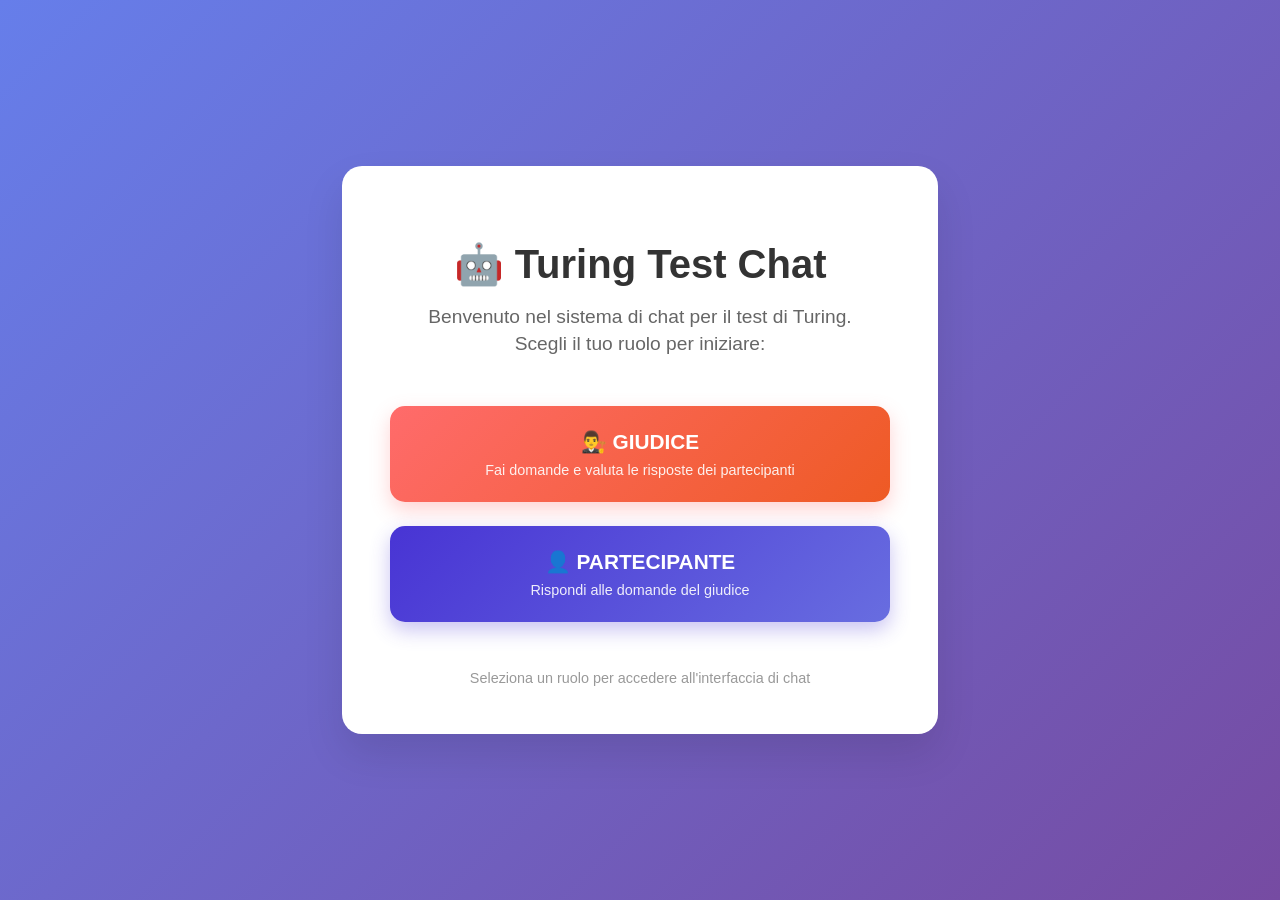
==== frontend/src/templates/index.html @ 761aaf10 "Versione iniziale" ====
<!DOCTYPE html>
<html>
<head>
    <title>Turing Test Chat - Selezione Ruolo</title>
    <style>
        body {
            font-family: Arial, sans-serif;
            background: linear-gradient(135deg, #667eea 0%, #764ba2 100%);
            margin: 0;
            padding: 0;
            min-height: 100vh;
            display: flex;
            justify-content: center;
            align-items: center;
        }
        
        .container {
            background: white;
            border-radius: 20px;
            padding: 3rem;
            box-shadow: 0 20px 40px rgba(0,0,0,0.1);
            text-align: center;
            max-width: 500px;
            width: 90%;
        }
        
        h1 {
            color: #333;
            margin-bottom: 1rem;
            font-size: 2.5rem;
        }
        
        .subtitle {
            color: #666;
            margin-bottom: 3rem;
            font-size: 1.2rem;
            line-height: 1.4;
        }
        
        .role-buttons {
            display: flex;
            flex-direction: column;
            gap: 1.5rem;
        }
        
        .role-button {
            display: block;
            padding: 1.5rem 2rem;
            text-decoration: none;
            border-radius: 15px;
            font-size: 1.3rem;
            font-weight: bold;
            transition: all 0.3s ease;
            border: none;
            cursor: pointer;
            position: relative;
            overflow: hidden;
        }
        
        .judge-button {
            background: linear-gradient(135deg, #ff6b6b, #ee5a24);
            color: white;
            box-shadow: 0 8px 20px rgba(255, 107, 107, 0.3);
        }
        
        .judge-button:hover {
            transform: translateY(-3px);
            box-shadow: 0 12px 25px rgba(255, 107, 107, 0.4);
        }
        
        .player-button {
            background: linear-gradient(135deg, #4834d4, #686de0);
            color: white;
            box-shadow: 0 8px 20px rgba(72, 52, 212, 0.3);
        }
        
        .player-button:hover {
            transform: translateY(-3px);
            box-shadow: 0 12px 25px rgba(72, 52, 212, 0.4);
        }
        
        .role-description {
            font-size: 0.9rem;
            opacity: 0.9;
            margin-top: 0.5rem;
            font-weight: normal;
        }
        
        .footer {
            margin-top: 3rem;
            color: #999;
            font-size: 0.9rem;
        }
        
        @media (max-width: 600px) {
            .container {
                padding: 2rem;
            }
            
            h1 {
                font-size: 2rem;
            }
            
            .role-button {
                padding: 1.2rem 1.5rem;
                font-size: 1.1rem;
            }
        }
    </style>
</head>
<body>
    <div class="container">
        <h1>🤖 Turing Test Chat</h1>
        <div class="subtitle">
            Benvenuto nel sistema di chat per il test di Turing.<br>
            Scegli il tuo ruolo per iniziare:
        </div>
        
        <div class="role-buttons">
            <a href="/judge" class="role-button judge-button">
                👨‍⚖️ GIUDICE
                <div class="role-description">
                    Fai domande e valuta le risposte dei partecipanti
                </div>
            </a>
            
            <a href="/player" class="role-button player-button">
                👤 PARTECIPANTE
                <div class="role-description">
                    Rispondi alle domande del giudice
                </div>
            </a>
        </div>
        
        <div class="footer">
            Seleziona un ruolo per accedere all'interfaccia di chat
        </div>
    </div>
</body>
</html>
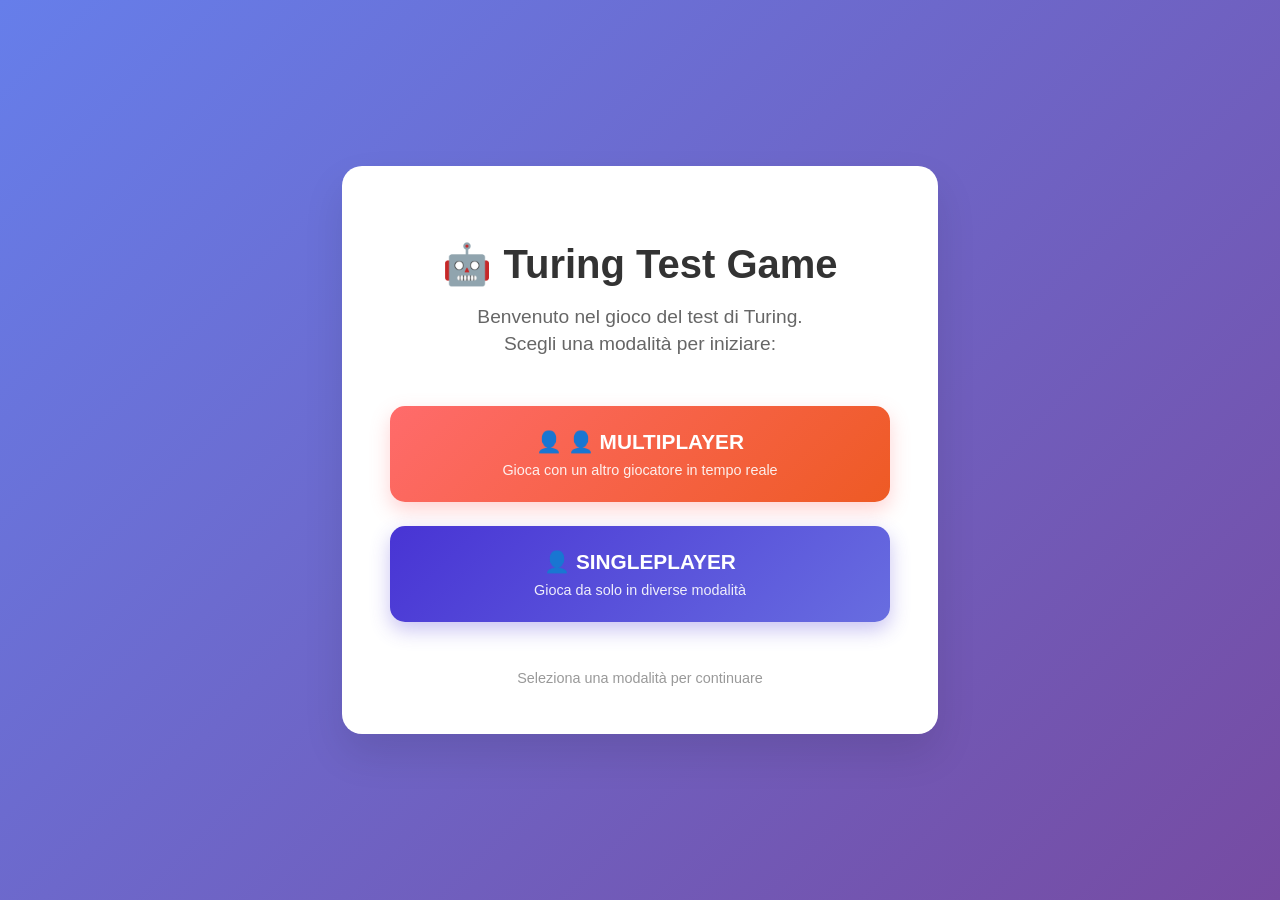
==== commit 68a73794: "Aggiornati file backend e frontend" ====
--- a/frontend/src/templates/index.html
+++ b/frontend/src/templates/index.html
@@ -1,140 +1,140 @@
-<!DOCTYPE html>
-<html>
-<head>
-    <title>Turing Test Chat - Selezione Ruolo</title>
-    <style>
-        body {
-            font-family: Arial, sans-serif;
-            background: linear-gradient(135deg, #667eea 0%, #764ba2 100%);
-            margin: 0;
-            padding: 0;
-            min-height: 100vh;
-            display: flex;
-            justify-content: center;
-            align-items: center;
-        }
-        
-        .container {
-            background: white;
-            border-radius: 20px;
-            padding: 3rem;
-            box-shadow: 0 20px 40px rgba(0,0,0,0.1);
-            text-align: center;
-            max-width: 500px;
-            width: 90%;
-        }
-        
-        h1 {
-            color: #333;
-            margin-bottom: 1rem;
-            font-size: 2.5rem;
-        }
-        
-        .subtitle {
-            color: #666;
-            margin-bottom: 3rem;
-            font-size: 1.2rem;
-            line-height: 1.4;
-        }
-        
-        .role-buttons {
-            display: flex;
-            flex-direction: column;
-            gap: 1.5rem;
-        }
-        
-        .role-button {
-            display: block;
-            padding: 1.5rem 2rem;
-            text-decoration: none;
-            border-radius: 15px;
-            font-size: 1.3rem;
-            font-weight: bold;
-            transition: all 0.3s ease;
-            border: none;
-            cursor: pointer;
-            position: relative;
-            overflow: hidden;
-        }
-        
-        .judge-button {
-            background: linear-gradient(135deg, #ff6b6b, #ee5a24);
-            color: white;
-            box-shadow: 0 8px 20px rgba(255, 107, 107, 0.3);
-        }
-        
-        .judge-button:hover {
-            transform: translateY(-3px);
-            box-shadow: 0 12px 25px rgba(255, 107, 107, 0.4);
-        }
-        
-        .player-button {
-            background: linear-gradient(135deg, #4834d4, #686de0);
-            color: white;
-            box-shadow: 0 8px 20px rgba(72, 52, 212, 0.3);
-        }
-        
-        .player-button:hover {
-            transform: translateY(-3px);
-            box-shadow: 0 12px 25px rgba(72, 52, 212, 0.4);
-        }
-        
-        .role-description {
-            font-size: 0.9rem;
-            opacity: 0.9;
-            margin-top: 0.5rem;
-            font-weight: normal;
-        }
-        
-        .footer {
-            margin-top: 3rem;
-            color: #999;
-            font-size: 0.9rem;
-        }
-        
-        @media (max-width: 600px) {
-            .container {
-                padding: 2rem;
-            }
-            
-            h1 {
-                font-size: 2rem;
-            }
-            
-            .role-button {
-                padding: 1.2rem 1.5rem;
-                font-size: 1.1rem;
-            }
-        }
-    </style>
-</head>
-<body>
-    <div class="container">
-        <h1>🤖 Turing Test Chat</h1>
-        <div class="subtitle">
-            Benvenuto nel sistema di chat per il test di Turing.<br>
-            Scegli il tuo ruolo per iniziare:
-        </div>
-        
-        <div class="role-buttons">
-            <a href="/judge" class="role-button judge-button">
-                👨‍⚖️ GIUDICE
-                <div class="role-description">
-                    Fai domande e valuta le risposte dei partecipanti
-                </div>
-            </a>
-            
-            <a href="/player" class="role-button player-button">
-                👤 PARTECIPANTE
-                <div class="role-description">
-                    Rispondi alle domande del giudice
-                </div>
-            </a>
-        </div>
-        
-        <div class="footer">
-            Seleziona un ruolo per accedere all'interfaccia di chat
-        </div>
-    </div>
-</body>
-</html>
+<!DOCTYPE html>
+<html>
+<head>
+    <title>Turing Test Game - Home</title>
+    <style>
+        body {
+            font-family: Arial, sans-serif;
+            background: linear-gradient(135deg, #667eea 0%, #764ba2 100%);
+            margin: 0;
+            padding: 0;
+            min-height: 100vh;
+            display: flex;
+            justify-content: center;
+            align-items: center;
+        }
+        
+        .container {
+            background: white;
+            border-radius: 20px;
+            padding: 3rem;
+            box-shadow: 0 20px 40px rgba(0,0,0,0.1);
+            text-align: center;
+            max-width: 500px;
+            width: 90%;
+        }
+        
+        h1 {
+            color: #333;
+            margin-bottom: 1rem;
+            font-size: 2.5rem;
+        }
+        
+        .subtitle {
+            color: #666;
+            margin-bottom: 3rem;
+            font-size: 1.2rem;
+            line-height: 1.4;
+        }
+        
+        .mode-buttons {
+            display: flex;
+            flex-direction: column;
+            gap: 1.5rem;
+        }
+        
+        .mode-button {
+            display: block;
+            padding: 1.5rem 2rem;
+            text-decoration: none;
+            border-radius: 15px;
+            font-size: 1.3rem;
+            font-weight: bold;
+            transition: all 0.3s ease;
+            border: none;
+            cursor: pointer;
+            position: relative;
+            overflow: hidden;
+        }
+        
+        .multiplayer-button {
+            background: linear-gradient(135deg, #ff6b6b, #ee5a24);
+            color: white;
+            box-shadow: 0 8px 20px rgba(255, 107, 107, 0.3);
+        }
+        
+        .multiplayer-button:hover {
+            transform: translateY(-3px);
+            box-shadow: 0 12px 25px rgba(255, 107, 107, 0.4);
+        }
+        
+        .singleplayer-button {
+            background: linear-gradient(135deg, #4834d4, #686de0);
+            color: white;
+            box-shadow: 0 8px 20px rgba(72, 52, 212, 0.3);
+        }
+        
+        .singleplayer-button:hover {
+            transform: translateY(-3px);
+            box-shadow: 0 12px 25px rgba(72, 52, 212, 0.4);
+        }
+        
+        .mode-description {
+            font-size: 0.9rem;
+            opacity: 0.9;
+            margin-top: 0.5rem;
+            font-weight: normal;
+        }
+        
+        .footer {
+            margin-top: 3rem;
+            color: #999;
+            font-size: 0.9rem;
+        }
+        
+        @media (max-width: 600px) {
+            .container {
+                padding: 2rem;
+            }
+            
+            h1 {
+                font-size: 2rem;
+            }
+            
+            .mode-button {
+                padding: 1.2rem 1.5rem;
+                font-size: 1.1rem;
+            }
+        }
+    </style>
+</head>
+<body>
+    <div class="container">
+        <h1>🤖 Turing Test Game</h1>
+        <div class="subtitle">
+            Benvenuto nel gioco del test di Turing.<br>
+            Scegli una modalità per iniziare:
+        </div>
+        
+        <div class="mode-buttons">
+            <a href="/multiplayer" class="mode-button multiplayer-button">
+                👤 👤 MULTIPLAYER
+                <div class="mode-description">
+                    Gioca con un altro giocatore in tempo reale
+                </div>
+            </a>
+            
+            <a href="/singleplayer" class="mode-button singleplayer-button">
+                👤 SINGLEPLAYER
+                <div class="mode-description">
+                    Gioca da solo in diverse modalità
+                </div>
+            </a>
+        </div>
+        
+        <div class="footer">
+            Seleziona una modalità per continuare
+        </div>
+    </div>
+</body>
+</html>
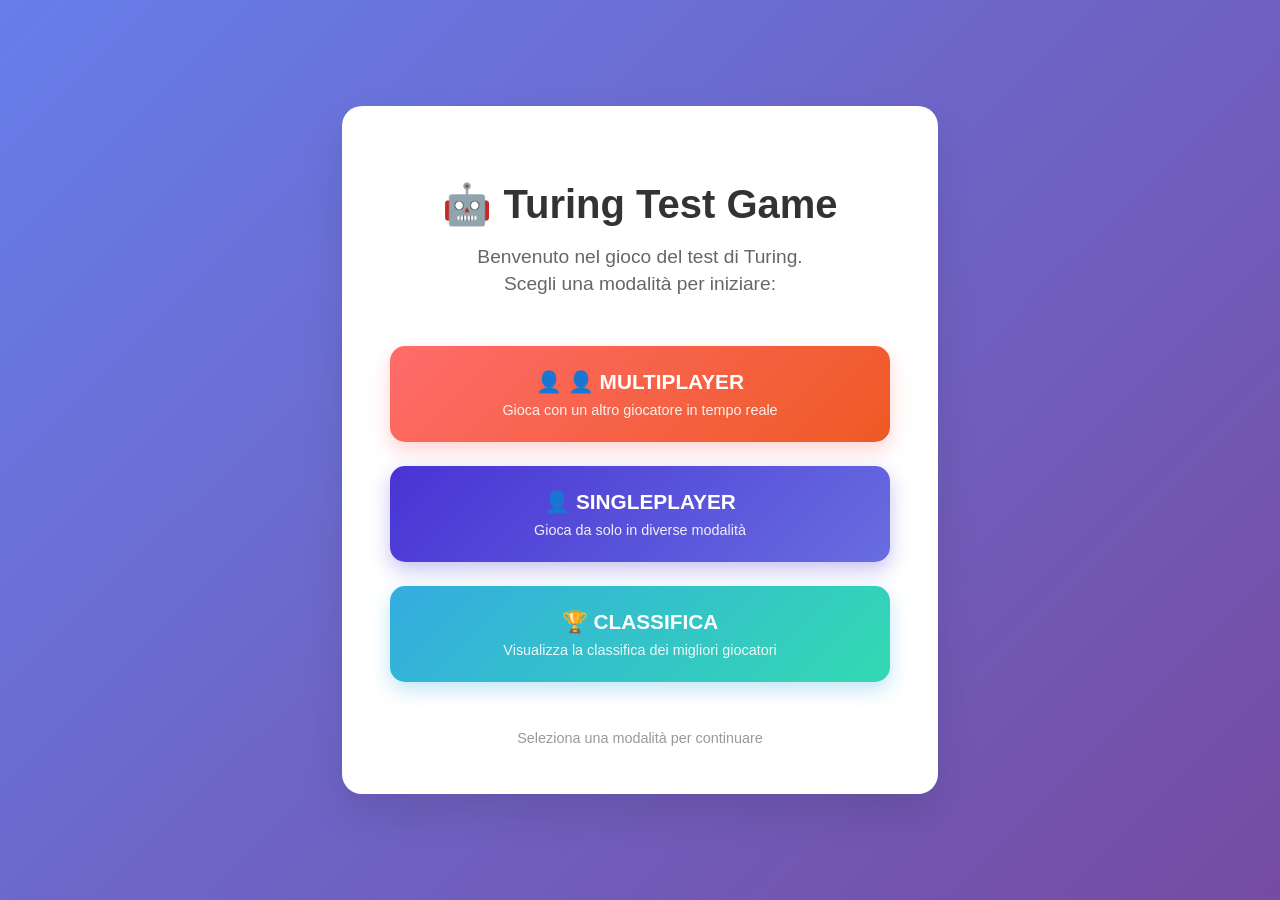
==== commit 61254182: "Classifica (backend e frontend)" ====
--- a/frontend/src/templates/index.html
+++ b/frontend/src/templates/index.html
@@ -106,6 +106,18 @@
                 font-size: 1.1rem;
             }
         }
+        /* Nuovo stile per il pulsante classifica */
+    .ranking-button {
+        background: linear-gradient(135deg, #34ace0, #33d9b2);
+        color: white;
+        box-shadow: 0 8px 20px rgba(52, 172, 224, 0.3);
+    }
+
+    .ranking-button:hover {
+        transform: translateY(-3px);
+        box-shadow: 0 12px 25px rgba(52, 172, 224, 0.4);
+    }
+
     </style>
 </head>
 <body>
@@ -130,11 +142,20 @@
                     Gioca da solo in diverse modalità
                 </div>
             </a>
+            <!-- Nuovo pulsante classifica -->
+            <a href="/ranking" id="show-ranking-btn" class="mode-button ranking-button">
+                🏆 CLASSIFICA
+                <div class="mode-description">
+                    Visualizza la classifica dei migliori giocatori
+                </div>
+            </a>
         </div>
-        
+        <!-- Container per la classifica dentro il box principale -->
+        <div id="ranking-container" style="margin-top: 2rem;"></div>
         <div class="footer">
             Seleziona una modalità per continuare
         </div>
     </div>
+
 </body>
 </html>
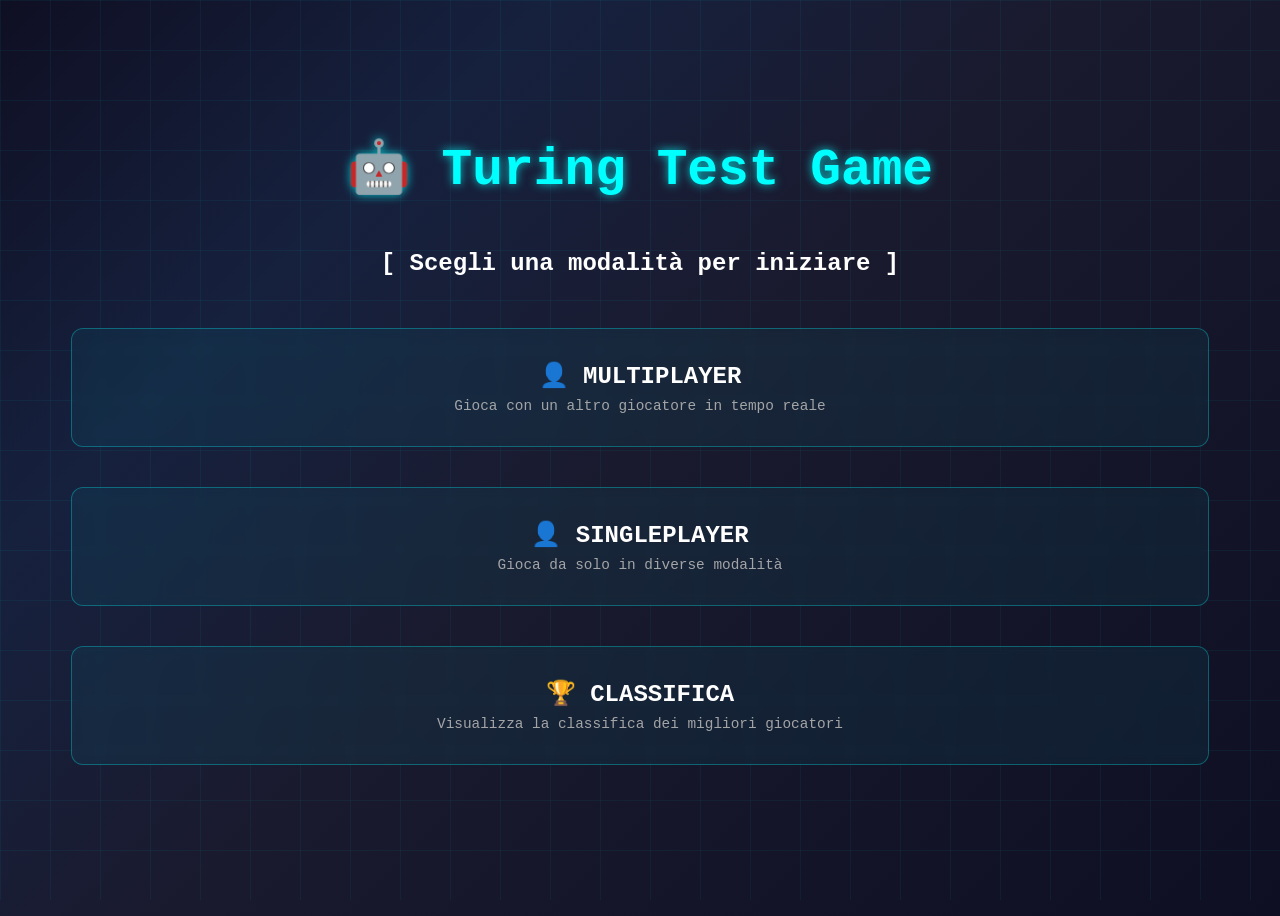
==== commit dbfd639f: "Nuovo CSS" ====
--- a/frontend/src/templates/index.html
+++ b/frontend/src/templates/index.html
@@ -4,36 +4,57 @@
     <title>Turing Test Game - Home</title>
     <style>
         body {
-            font-family: Arial, sans-serif;
-            background: linear-gradient(135deg, #667eea 0%, #764ba2 100%);
-            margin: 0;
-            padding: 0;
+            font-family: 'Share Tech Mono', monospace;
+            background: linear-gradient(135deg, #0f0f23 0%, #16213e 25%, #1a1a2e 50%, #0f0f23 100%);
+            color: #e0e0e0;
             min-height: 100vh;
             display: flex;
             justify-content: center;
             align-items: center;
         }
+
+        .title {
+            font-size: 3.2rem;
+            font-weight: 900;
+            margin-bottom: 0.5rem;
+            text-shadow: 0 0 10px #00ffffc1;
+            font-family: 'Orbitron', monospace;
+            letter-spacing: 0px;
+            color: #00ffff;
+        }
+
+        body::before {
+            content: '';
+            position: fixed;
+            top: 0;
+            left: 0;
+            width: 100%;
+            height: 100%;
+            background-image: 
+                linear-gradient(rgba(0, 255, 255, 0.05) 1px, transparent 1px),
+                linear-gradient(90deg, rgba(0, 255, 255, 0.05) 1px, transparent 1px);
+            background-size: 50px 50px;
+            pointer-events: none;
+            z-index: -1;
+        }
         
         .container {
-            background: white;
-            border-radius: 20px;
-            padding: 3rem;
-            box-shadow: 0 20px 40px rgba(0,0,0,0.1);
             text-align: center;
-            max-width: 500px;
             width: 90%;
         }
         
         h1 {
-            color: #333;
+            color: #ffffff;
             margin-bottom: 1rem;
             font-size: 2.5rem;
         }
         
         .subtitle {
-            color: #666;
+            color: #ffffff;
+            margin-top: 3rem;
             margin-bottom: 3rem;
-            font-size: 1.2rem;
+            font-size: 1.5rem;
+            font-weight: 700;
             line-height: 1.4;
         }
         
@@ -42,42 +63,42 @@
             flex-direction: column;
             gap: 1.5rem;
         }
+
+        a {
+            text-decoration: none;
+        }
+
+        .mode-button h3{
+            font-size: 1.5rem;
+            font-weight: 700;
+            margin-bottom: 0.5rem;
+            margin-top: 0;
+            color: #ffffff;
+            font-family: 'Orbitron', monospace;
+            text-align: center;
+        }
         
         .mode-button {
-            display: block;
-            padding: 1.5rem 2rem;
-            text-decoration: none;
-            border-radius: 15px;
-            font-size: 1.3rem;
-            font-weight: bold;
-            transition: all 0.3s ease;
-            border: none;
+            background: rgba(0, 255, 255, 0.05);
+            border: 1px solid rgba(0, 255, 255, 0.3);
+            border-radius: 12px;
+            padding: 2rem;
+            margin-bottom: 1.5rem;
             cursor: pointer;
-            position: relative;
-            overflow: hidden;
+            transition: all 0.2s ease;
+            backdrop-filter: blur(5px);
+            color: #b3b3b3;
+            margin-bottom: 1rem;
+            font-size: 1rem;
+            font-family: 'Share Tech Mono', monospace;
+        }
+
+        .mode-button:hover{
+            background: rgba(0, 255, 255, 0.1);
+            border-color: #00ffff;
+            transform: translateY(-7px);
         }
         
-        .multiplayer-button {
-            background: linear-gradient(135deg, #ff6b6b, #ee5a24);
-            color: white;
-            box-shadow: 0 8px 20px rgba(255, 107, 107, 0.3);
-        }
-        
-        .multiplayer-button:hover {
-            transform: translateY(-3px);
-            box-shadow: 0 12px 25px rgba(255, 107, 107, 0.4);
-        }
-        
-        .singleplayer-button {
-            background: linear-gradient(135deg, #4834d4, #686de0);
-            color: white;
-            box-shadow: 0 8px 20px rgba(72, 52, 212, 0.3);
-        }
-        
-        .singleplayer-button:hover {
-            transform: translateY(-3px);
-            box-shadow: 0 12px 25px rgba(72, 52, 212, 0.4);
-        }
         
         .mode-description {
             font-size: 0.9rem;
@@ -86,11 +107,6 @@
             font-weight: normal;
         }
         
-        .footer {
-            margin-top: 3rem;
-            color: #999;
-            font-size: 0.9rem;
-        }
         
         @media (max-width: 600px) {
             .container {
@@ -107,7 +123,7 @@
             }
         }
         /* Nuovo stile per il pulsante classifica */
-    .ranking-button {
+    /* .ranking-button {
         background: linear-gradient(135deg, #34ace0, #33d9b2);
         color: white;
         box-shadow: 0 8px 20px rgba(52, 172, 224, 0.3);
@@ -116,35 +132,34 @@
     .ranking-button:hover {
         transform: translateY(-3px);
         box-shadow: 0 12px 25px rgba(52, 172, 224, 0.4);
-    }
+    } */
 
     </style>
 </head>
 <body>
     <div class="container">
-        <h1>🤖 Turing Test Game</h1>
+        <h1 class="title">🤖 Turing Test Game</h1>
         <div class="subtitle">
-            Benvenuto nel gioco del test di Turing.<br>
-            Scegli una modalità per iniziare:
+            [ Scegli una modalità per iniziare ]
         </div>
         
         <div class="mode-buttons">
             <a href="/multiplayer" class="mode-button multiplayer-button">
-                👤 👤 MULTIPLAYER
+                <h3>👤 MULTIPLAYER</h3>
                 <div class="mode-description">
                     Gioca con un altro giocatore in tempo reale
                 </div>
             </a>
             
             <a href="/singleplayer" class="mode-button singleplayer-button">
-                👤 SINGLEPLAYER
+                <h3>👤 SINGLEPLAYER</h3>
                 <div class="mode-description">
                     Gioca da solo in diverse modalità
                 </div>
             </a>
             <!-- Nuovo pulsante classifica -->
             <a href="/ranking" id="show-ranking-btn" class="mode-button ranking-button">
-                🏆 CLASSIFICA
+                <h3>🏆 CLASSIFICA</h3>
                 <div class="mode-description">
                     Visualizza la classifica dei migliori giocatori
                 </div>
@@ -152,9 +167,7 @@
         </div>
         <!-- Container per la classifica dentro il box principale -->
         <div id="ranking-container" style="margin-top: 2rem;"></div>
-        <div class="footer">
-            Seleziona una modalità per continuare
-        </div>
+
     </div>
 
 </body>
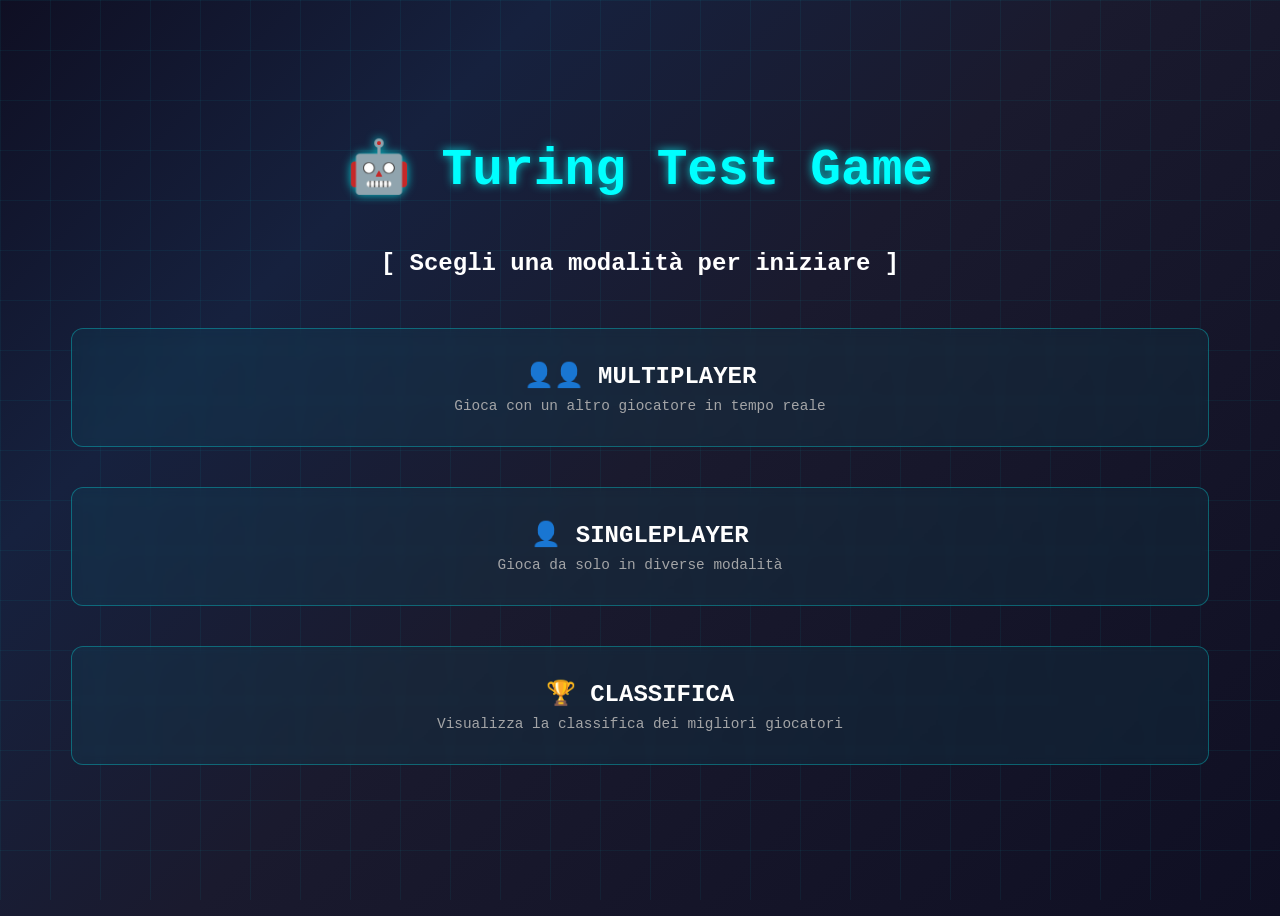
==== commit baf94c65: "Piccole correzioni e aggiunta di alcuni commenti" ====
--- a/frontend/src/templates/index.html
+++ b/frontend/src/templates/index.html
@@ -1,140 +1,10 @@
 <!DOCTYPE html>
 <html>
 <head>
+    <meta name="viewport" content="width=device-width, initial-scale=1.0">
+    <meta charset="utf-8" />
     <title>Turing Test Game - Home</title>
-    <style>
-        body {
-            font-family: 'Share Tech Mono', monospace;
-            background: linear-gradient(135deg, #0f0f23 0%, #16213e 25%, #1a1a2e 50%, #0f0f23 100%);
-            color: #e0e0e0;
-            min-height: 100vh;
-            display: flex;
-            justify-content: center;
-            align-items: center;
-        }
-
-        .title {
-            font-size: 3.2rem;
-            font-weight: 900;
-            margin-bottom: 0.5rem;
-            text-shadow: 0 0 10px #00ffffc1;
-            font-family: 'Orbitron', monospace;
-            letter-spacing: 0px;
-            color: #00ffff;
-        }
-
-        body::before {
-            content: '';
-            position: fixed;
-            top: 0;
-            left: 0;
-            width: 100%;
-            height: 100%;
-            background-image: 
-                linear-gradient(rgba(0, 255, 255, 0.05) 1px, transparent 1px),
-                linear-gradient(90deg, rgba(0, 255, 255, 0.05) 1px, transparent 1px);
-            background-size: 50px 50px;
-            pointer-events: none;
-            z-index: -1;
-        }
-        
-        .container {
-            text-align: center;
-            width: 90%;
-        }
-        
-        h1 {
-            color: #ffffff;
-            margin-bottom: 1rem;
-            font-size: 2.5rem;
-        }
-        
-        .subtitle {
-            color: #ffffff;
-            margin-top: 3rem;
-            margin-bottom: 3rem;
-            font-size: 1.5rem;
-            font-weight: 700;
-            line-height: 1.4;
-        }
-        
-        .mode-buttons {
-            display: flex;
-            flex-direction: column;
-            gap: 1.5rem;
-        }
-
-        a {
-            text-decoration: none;
-        }
-
-        .mode-button h3{
-            font-size: 1.5rem;
-            font-weight: 700;
-            margin-bottom: 0.5rem;
-            margin-top: 0;
-            color: #ffffff;
-            font-family: 'Orbitron', monospace;
-            text-align: center;
-        }
-        
-        .mode-button {
-            background: rgba(0, 255, 255, 0.05);
-            border: 1px solid rgba(0, 255, 255, 0.3);
-            border-radius: 12px;
-            padding: 2rem;
-            margin-bottom: 1.5rem;
-            cursor: pointer;
-            transition: all 0.2s ease;
-            backdrop-filter: blur(5px);
-            color: #b3b3b3;
-            margin-bottom: 1rem;
-            font-size: 1rem;
-            font-family: 'Share Tech Mono', monospace;
-        }
-
-        .mode-button:hover{
-            background: rgba(0, 255, 255, 0.1);
-            border-color: #00ffff;
-            transform: translateY(-7px);
-        }
-        
-        
-        .mode-description {
-            font-size: 0.9rem;
-            opacity: 0.9;
-            margin-top: 0.5rem;
-            font-weight: normal;
-        }
-        
-        
-        @media (max-width: 600px) {
-            .container {
-                padding: 2rem;
-            }
-            
-            h1 {
-                font-size: 2rem;
-            }
-            
-            .mode-button {
-                padding: 1.2rem 1.5rem;
-                font-size: 1.1rem;
-            }
-        }
-        /* Nuovo stile per il pulsante classifica */
-    /* .ranking-button {
-        background: linear-gradient(135deg, #34ace0, #33d9b2);
-        color: white;
-        box-shadow: 0 8px 20px rgba(52, 172, 224, 0.3);
-    }
-
-    .ranking-button:hover {
-        transform: translateY(-3px);
-        box-shadow: 0 12px 25px rgba(52, 172, 224, 0.4);
-    } */
-
-    </style>
+    <link rel="stylesheet" href="../static/index.css">
 </head>
 <body>
     <div class="container">
@@ -145,7 +15,7 @@
         
         <div class="mode-buttons">
             <a href="/multiplayer" class="mode-button multiplayer-button">
-                <h3>👤 MULTIPLAYER</h3>
+                <h3>👤👤 MULTIPLAYER</h3>
                 <div class="mode-description">
                     Gioca con un altro giocatore in tempo reale
                 </div>
--- a/frontend/src/static/index.css
+++ b/frontend/src/static/index.css
@@ -0,0 +1,119 @@
+body {
+    font-family: 'Share Tech Mono', monospace;
+    background: linear-gradient(135deg, #0f0f23 0%, #16213e 25%, #1a1a2e 50%, #0f0f23 100%);
+    color: #e0e0e0;
+    min-height: 100vh;
+    display: flex;
+    justify-content: center;
+    align-items: center;
+}
+
+.title {
+    font-size: 3.2rem;
+    font-weight: 900;
+    margin-bottom: 0.5rem;
+    text-shadow: 0 0 10px #00ffffc1;
+    font-family: 'Orbitron', monospace;
+    letter-spacing: 0px;
+    color: #00ffff;
+}
+
+body::before {
+    content: '';
+    position: fixed;
+    top: 0;
+    left: 0;
+    width: 100%;
+    height: 100%;
+    background-image: 
+        linear-gradient(rgba(0, 255, 255, 0.05) 1px, transparent 1px),
+        linear-gradient(90deg, rgba(0, 255, 255, 0.05) 1px, transparent 1px);
+    background-size: 50px 50px;
+    pointer-events: none;
+    z-index: -1;
+}
+
+.container {
+    text-align: center;
+    width: 90%;
+}
+
+h1 {
+    color: #ffffff;
+    margin-bottom: 1rem;
+    font-size: 2.5rem;
+}
+
+.subtitle {
+    color: #ffffff;
+    margin-top: 3rem;
+    margin-bottom: 3rem;
+    font-size: 1.5rem;
+    font-weight: 700;
+    line-height: 1.4;
+}
+
+.mode-buttons {
+    display: flex;
+    flex-direction: column;
+    gap: 1.5rem;
+}
+
+a {
+    text-decoration: none;
+}
+
+.mode-button h3{
+    font-size: 1.5rem;
+    font-weight: 700;
+    margin-bottom: 0.5rem;
+    margin-top: 0;
+    color: #ffffff;
+    font-family: 'Orbitron', monospace;
+    text-align: center;
+}
+
+.mode-button {
+    background: rgba(0, 255, 255, 0.05);
+    border: 1px solid rgba(0, 255, 255, 0.3);
+    border-radius: 12px;
+    padding: 2rem;
+    margin-bottom: 1.5rem;
+    cursor: pointer;
+    transition: all 0.2s ease;
+    backdrop-filter: blur(5px);
+    color: #b3b3b3;
+    margin-bottom: 1rem;
+    font-size: 1rem;
+    font-family: 'Share Tech Mono', monospace;
+}
+
+.mode-button:hover{
+    background: rgba(0, 255, 255, 0.1);
+    border-color: #00ffff;
+    transform: translateY(-7px);
+}
+
+
+.mode-description {
+    font-size: 0.9rem;
+    opacity: 0.9;
+    margin-top: 0.5rem;
+    font-weight: normal;
+}
+
+
+@media (max-width: 600px) {
+    .container {
+        padding: 2rem;
+    }
+    
+    h1 {
+        font-size: 2rem;
+    }
+    
+    .mode-button {
+        padding: 1.2rem 1.5rem;
+        font-size: 1.1rem;
+    }
+}
